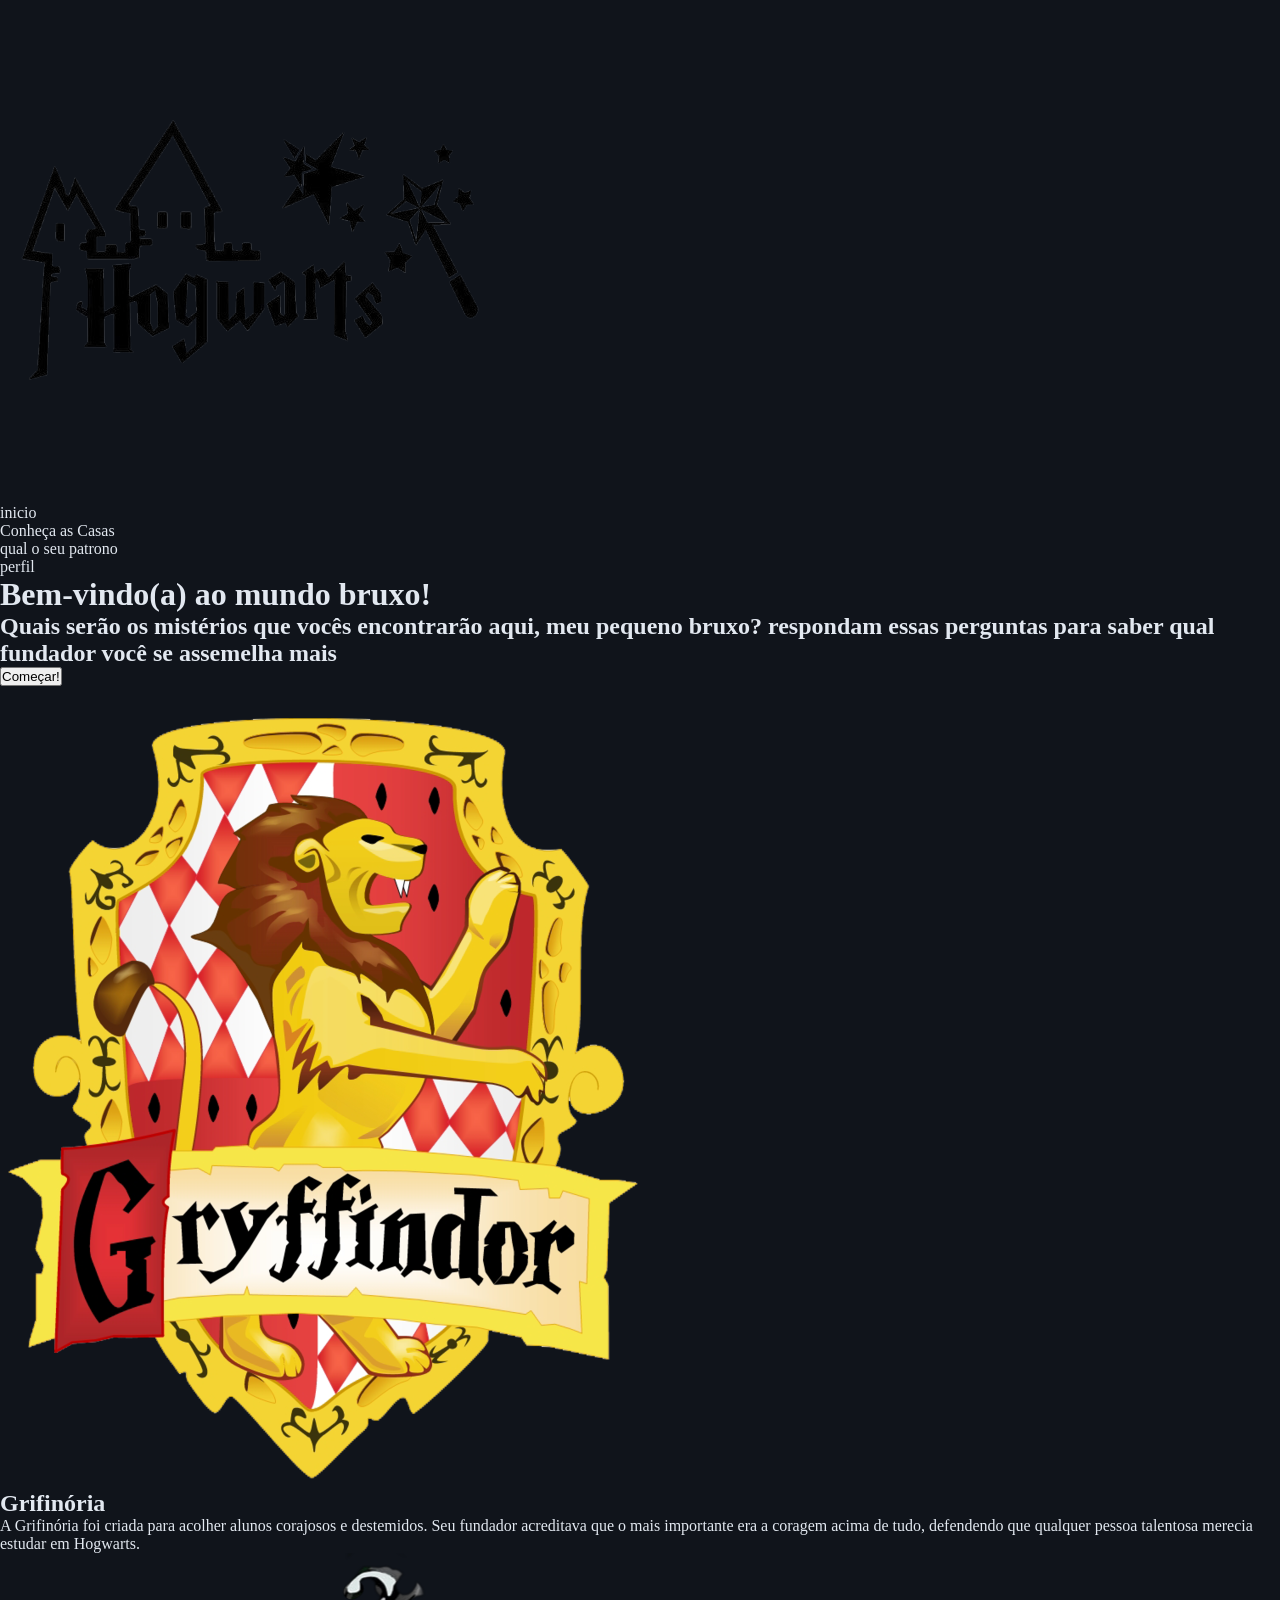
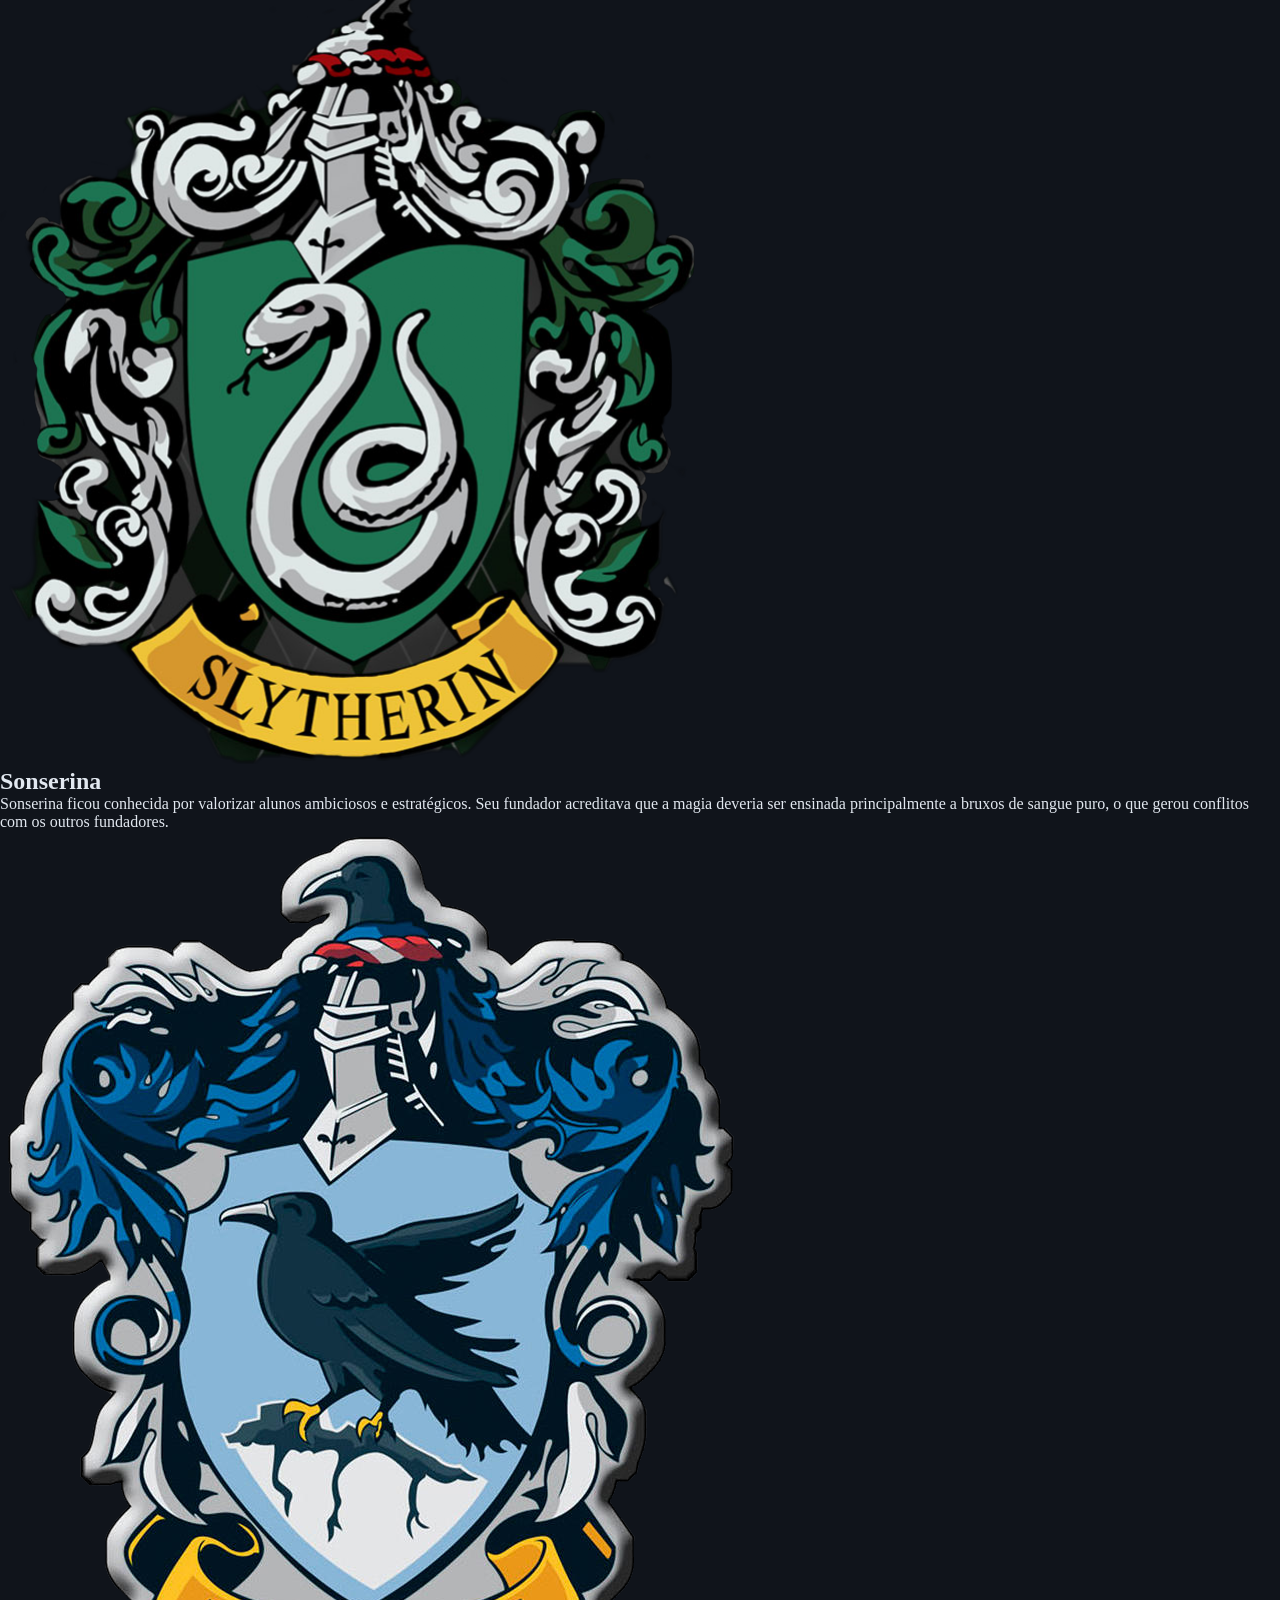
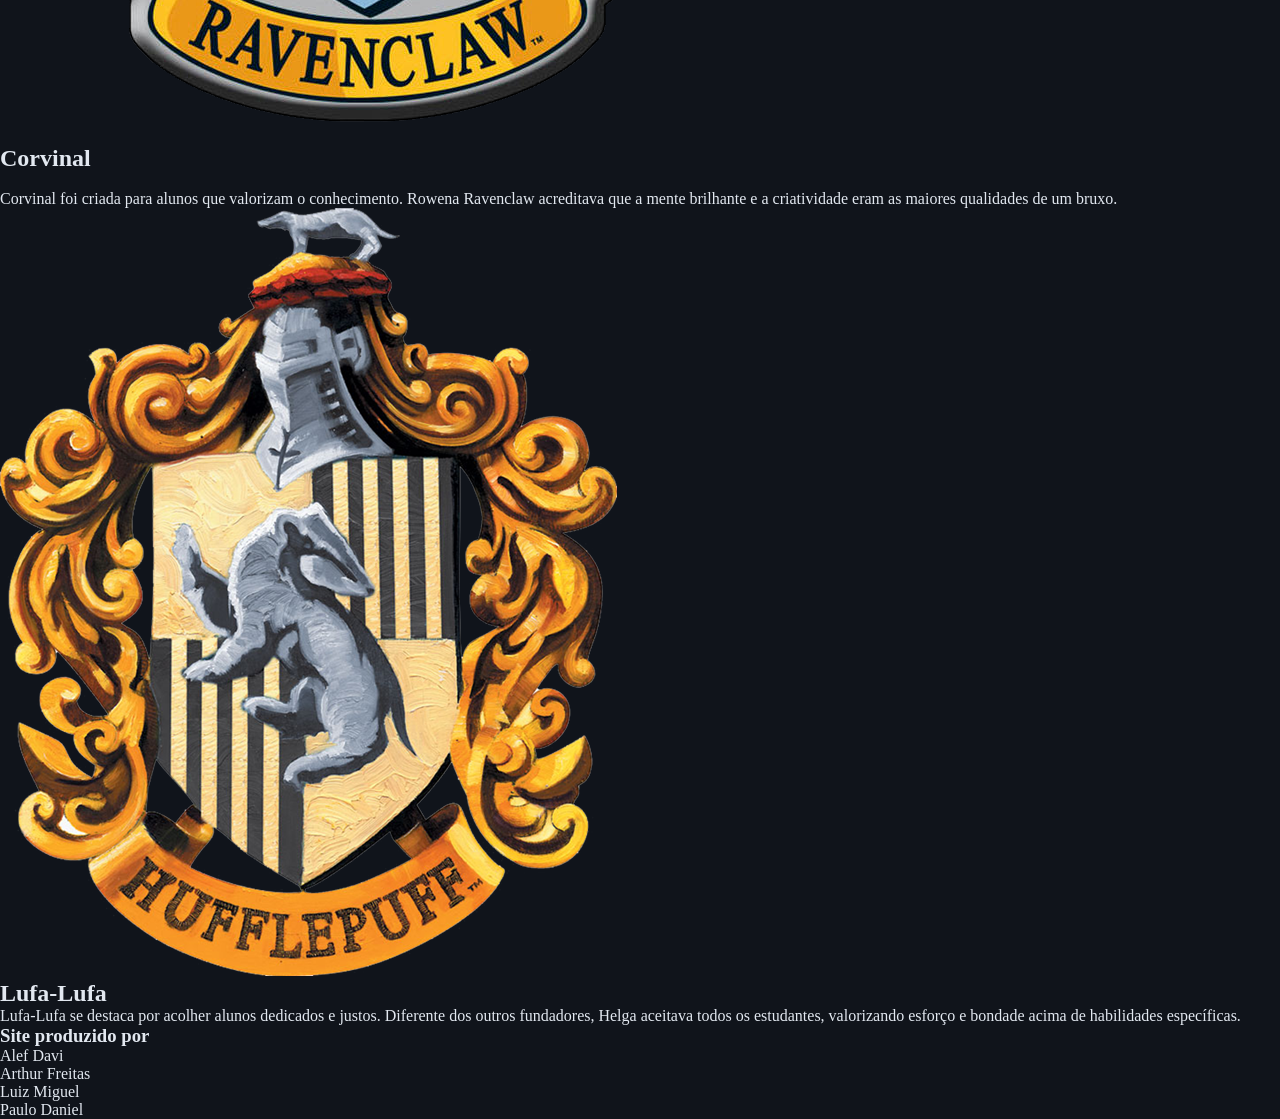
==== index.html @ b5790f81 "Tirei a pasta "personalidades"" ====
<!DOCTYPE html>
<html lang="pt-br">
<head>
    <meta charset="UTF-8">
    <meta name="viewport" content="width=device-width, initial-scale=1.0">
    <title>QUAL FUNDADOR VOCÊ É?</title>
    <link rel="stylesheet" href="styles.css">
</head>
<body>

    <header>
        <img src="img/logo.png" alt="logo-site">

        <nav>
            <ul>
                <li>inicio</li>
                <li>Conheça as Casas</li>
                <li>qual o seu patrono</li>
                <li>perfil</li>
            </ul>
        </nav>
    </header>
    
    <main>
        <h1>Bem-vindo(a) ao mundo bruxo!</h1>

        <h2>Quais serão os mistérios que vocês encontrarão aqui, meu pequeno bruxo? respondam essas perguntas para saber qual fundador você se assemelha mais</h2>

        <button id="comecar" type="button">Começar!</button>

    </main>
    
    <div id="container-casas">

        <div class="casas">
            <img src="img/Grifinoria.png" alt="imagem-casa-grifinoria">
            <h2>Grifinória</h2>
            <p>A Grifinória foi criada para acolher alunos corajosos e destemidos. Seu fundador acreditava que o mais importante era a coragem acima de tudo, defendendo que qualquer pessoa talentosa merecia estudar em Hogwarts.</p>
        </div>

        <div class="casas">
            <img src="img/Sonserina.png" alt="imagem-casa-sonserina">
            <h2>Sonserina</h2>
            
            <p>Sonserina ficou conhecida por valorizar alunos ambiciosos e estratégicos. Seu fundador acreditava que a magia deveria ser ensinada principalmente a bruxos de sangue puro, o que gerou conflitos com os outros fundadores.</p>
        </div>

        <div class="casas">
            <img src="img/Corvinal.png" alt="imagem-casa-corvinal">
            <h2>Corvinal</h2>
            <img src="" alt="">
            <p>Corvinal foi criada para alunos que valorizam o conhecimento. Rowena Ravenclaw acreditava que a mente brilhante e a criatividade eram as maiores qualidades de um bruxo.</p>
        
            
        </div>
              
        <div class="casas">
            <img src="img/Lufa-lufa.png" alt="imagem-casa-lufalufa">
            <h2>Lufa-Lufa</h2>
            <p>Lufa-Lufa se destaca por acolher alunos dedicados e justos. Diferente dos outros fundadores, Helga aceitava todos os estudantes, valorizando esforço e bondade acima de habilidades específicas.</p>
            
        </div>

        <!--<p>As quatro casas surgiram quando os fundadores de Hogwarts decidiram dividir os alunos conforme suas qualidades. Com o tempo, o Chapéu Seletor passou a fazer essa escolha, baseando-se nos valores de cada fundador. Apesar das diferenças — especialmente o conflito entre Gryffindor e Slytherin —, juntas, as casas formam o equilíbrio que mantém Hogwarts como a maior escola de magia do mundo.</p>-->
    </div>

    <footer>
        <h3>Site produzido por</h3>
        <ul>
            <li>Alef Davi</li>
            <li>Arthur Freitas</li>
            <li>Luiz Miguel</li>
            <li>Paulo Daniel</li>
        </ul>
    </footer>
    

</body>
</html>
---- styles.css ----
*{
    padding: 0;
    margin: 0;
    box-sizing: border-box;
    color: var();
}

:root {
    --background: #10141b;
    --claro: #e2e8f0;
    --primaria: #4f46e5;
}

body{
    color: var(--claro);
    background-color: var(--background);
}
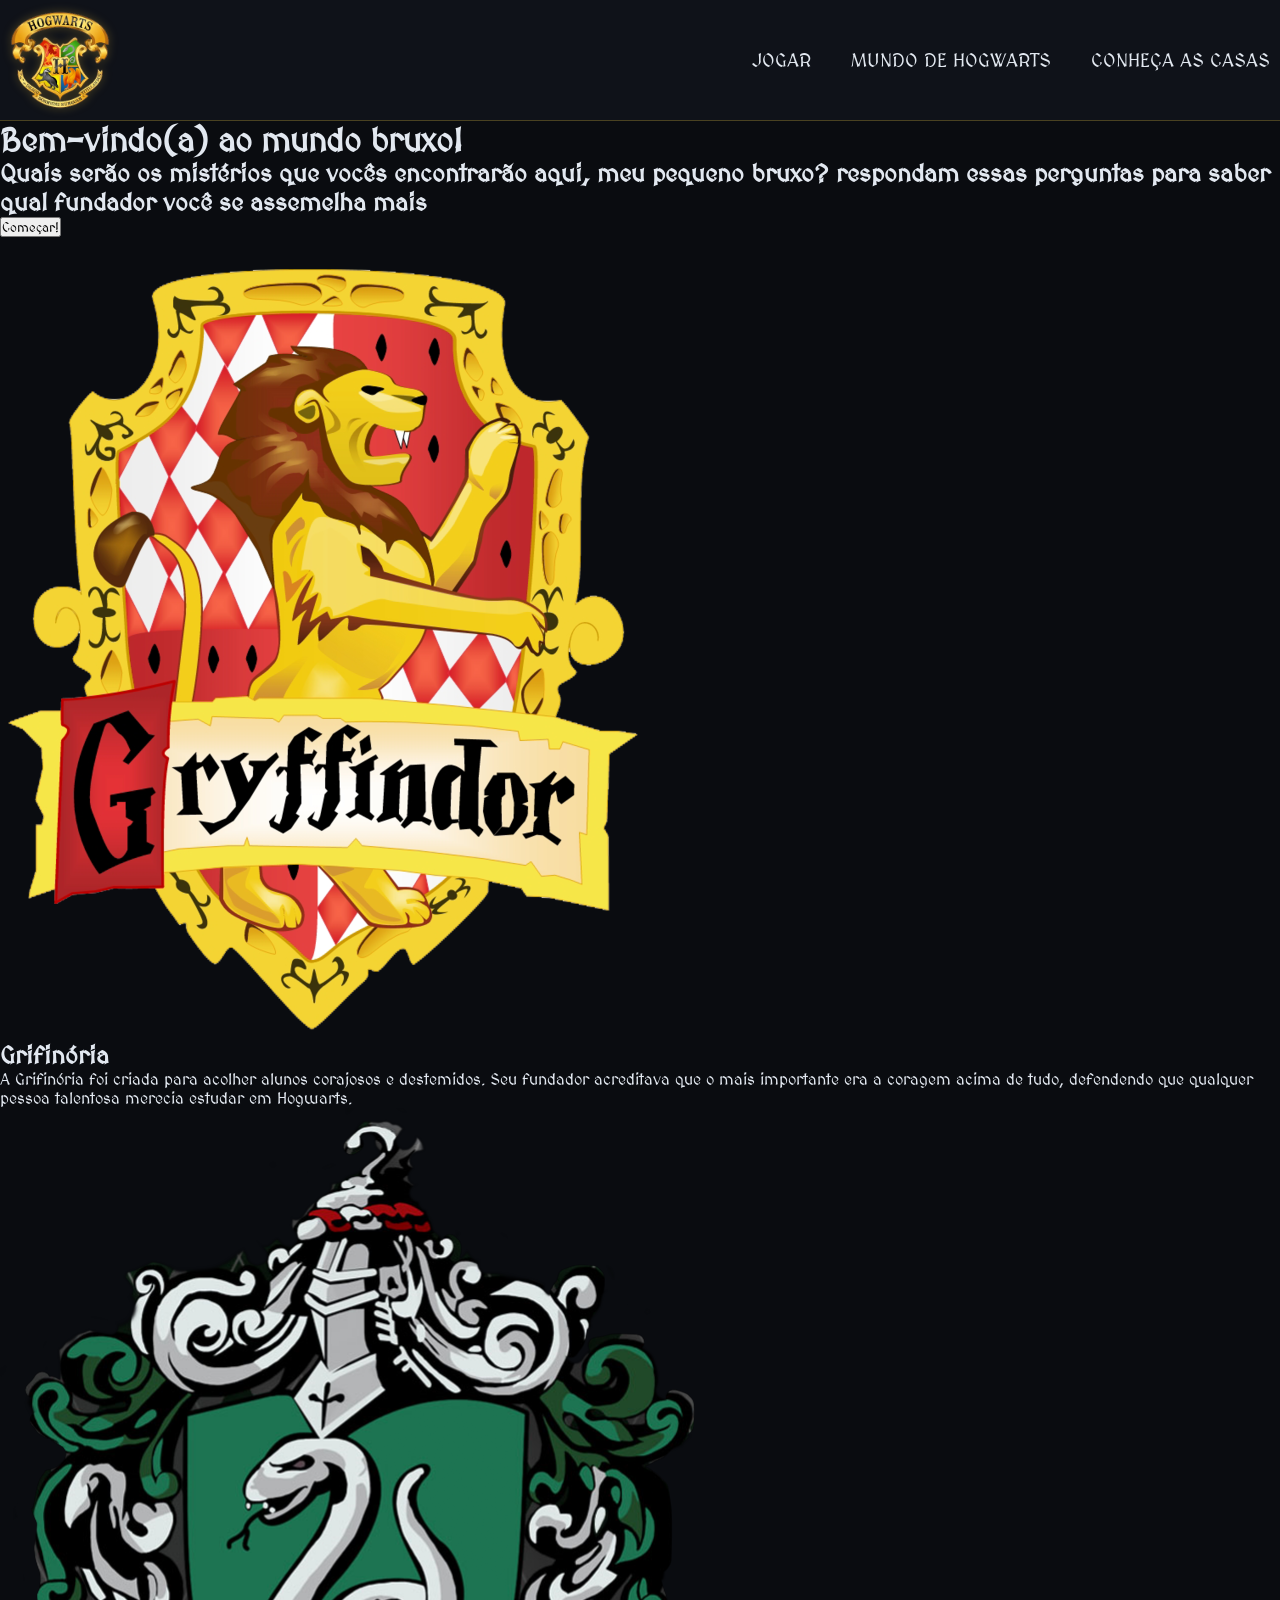
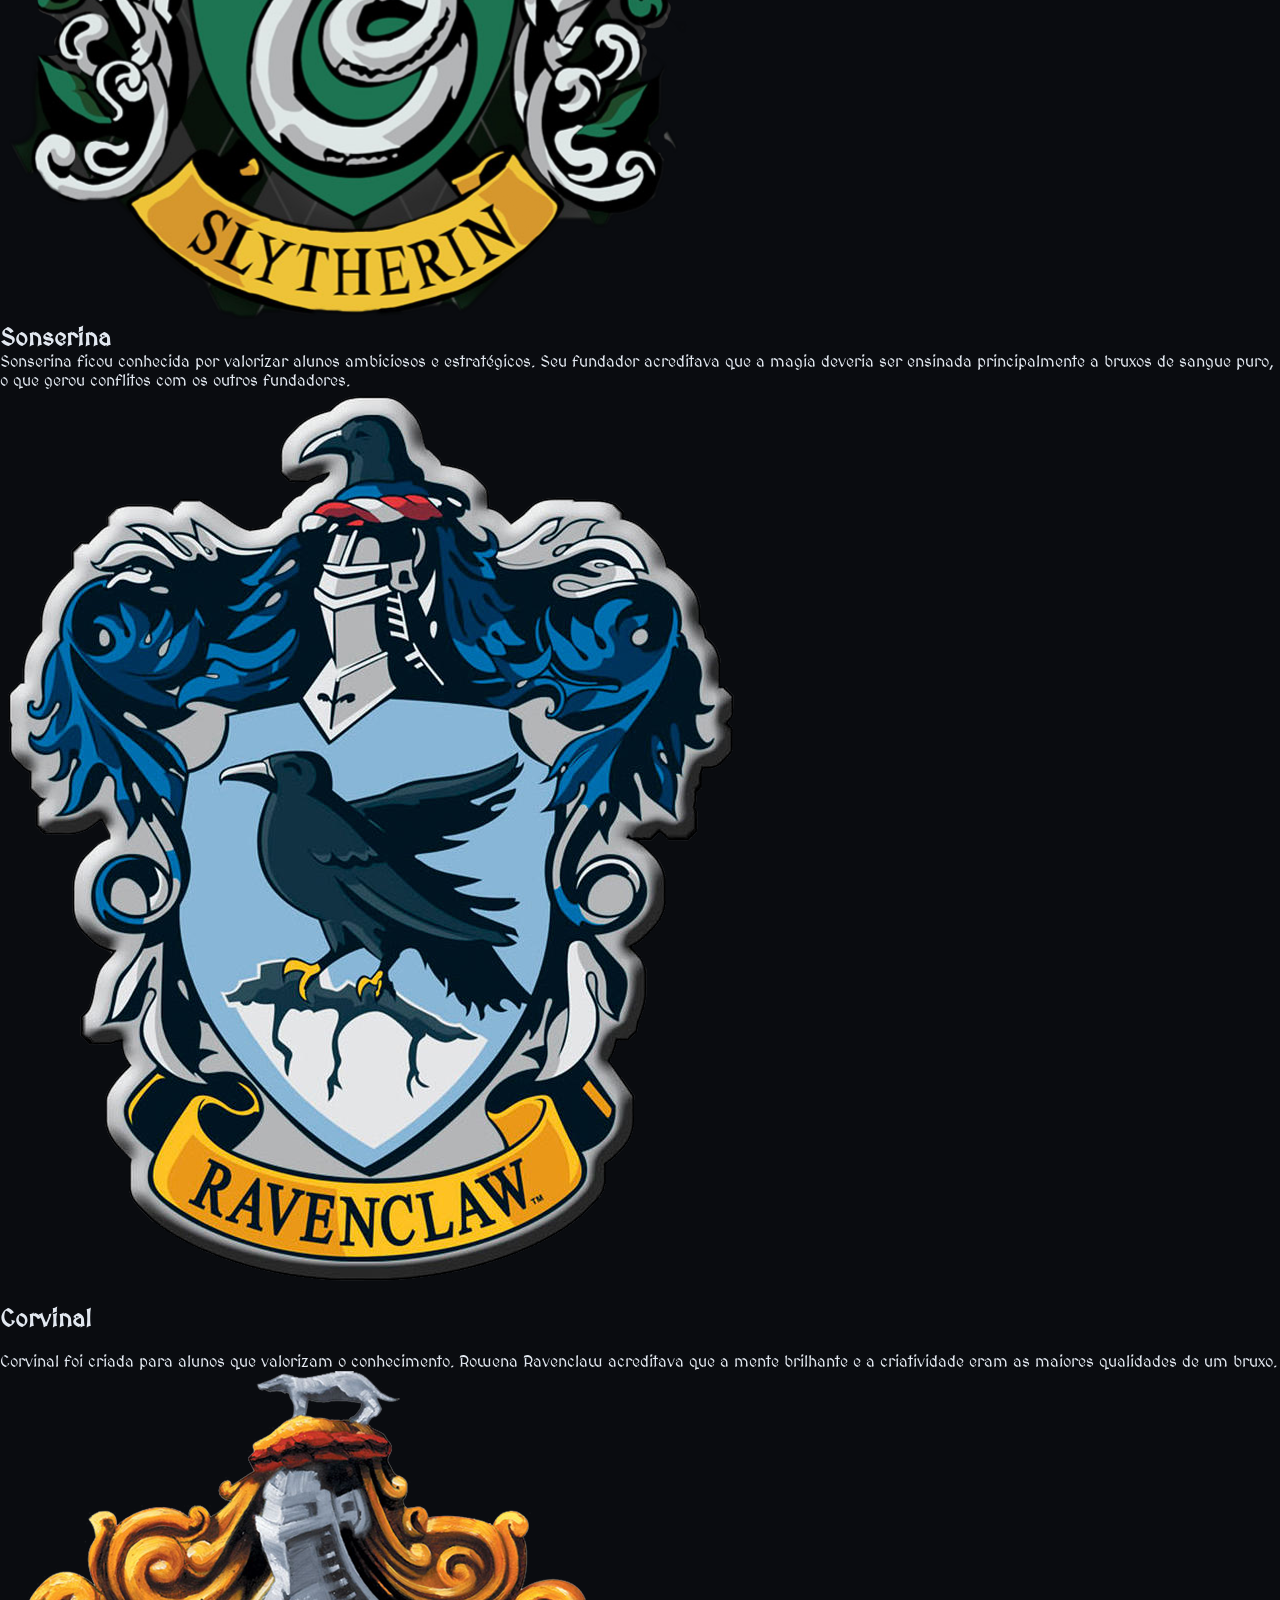
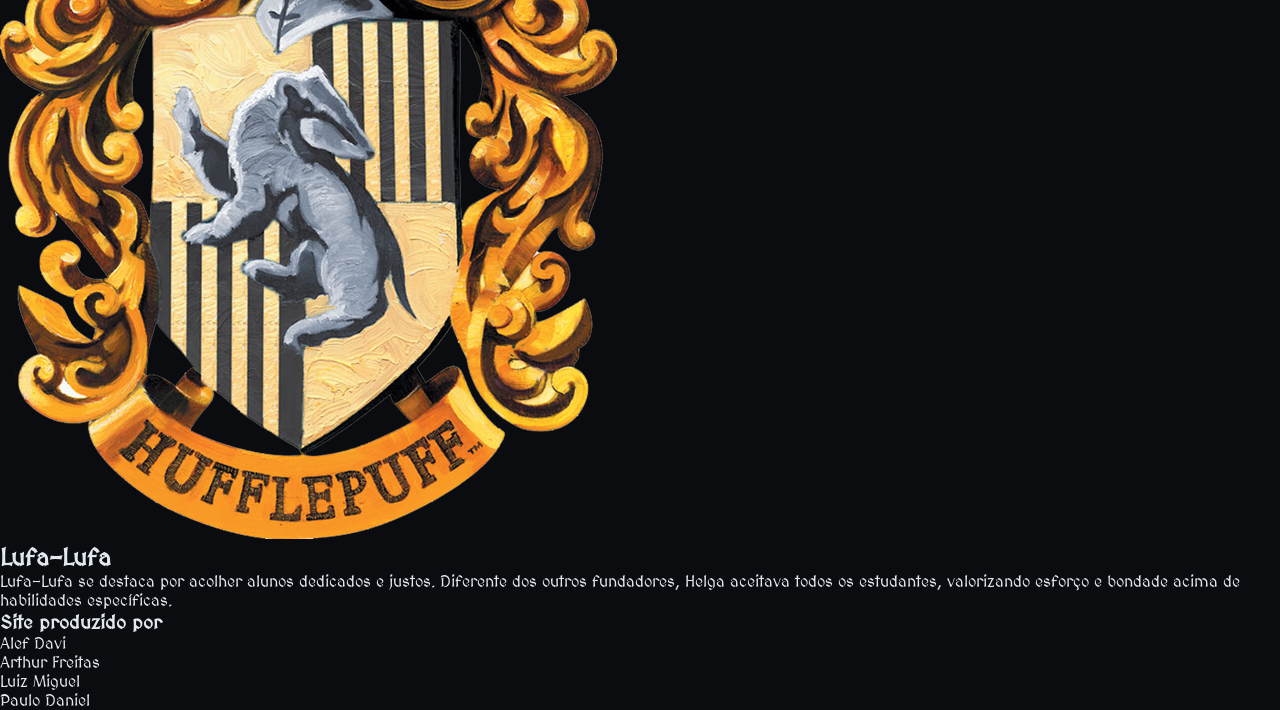
==== commit e0b712d0: "Finalizei o Header e estruturei o as sections do código" ====
--- a/index.html
+++ b/index.html
@@ -3,25 +3,27 @@
 <head>
     <meta charset="UTF-8">
     <meta name="viewport" content="width=device-width, initial-scale=1.0">
-    <title>QUAL FUNDADOR VOCÊ É?</title>
+    <title>HogwartsQuiz</title>
+    <link rel="preconnect" href="https://fonts.googleapis.com">
+    <link rel="preconnect" href="https://fonts.gstatic.com" crossorigin>
+    <link href="https://fonts.googleapis.com/css2?family=MedievalSharp&display=swap" rel="stylesheet">
     <link rel="stylesheet" href="styles.css">
 </head>
 <body>
 
     <header>
-        <img src="img/logo.png" alt="logo-site">
+        <img src="img/logoHogwarts.png" id="logoSite" alt="logo-site">
 
-        <nav>
+        <nav class="navegacao">
             <ul>
-                <li>inicio</li>
-                <li>Conheça as Casas</li>
-                <li>qual o seu patrono</li>
-                <li>perfil</li>
+                <li><a href="#">Jogar</a></li>
+                <li><a href="#">Mundo de Hogwarts</a></li>
+                <li><a href="#">Conheça as Casas</a></li>
             </ul>
         </nav>
     </header>
     
-    <main>
+    <main id="game-section">
         <h1>Bem-vindo(a) ao mundo bruxo!</h1>
 
         <h2>Quais serão os mistérios que vocês encontrarão aqui, meu pequeno bruxo? respondam essas perguntas para saber qual fundador você se assemelha mais</h2>
@@ -29,41 +31,46 @@
         <button id="comecar" type="button">Começar!</button>
 
     </main>
-    
-    <div id="container-casas">
 
-        <div class="casas">
-            <img src="img/Grifinoria.png" alt="imagem-casa-grifinoria">
-            <h2>Grifinória</h2>
-            <p>A Grifinória foi criada para acolher alunos corajosos e destemidos. Seu fundador acreditava que o mais importante era a coragem acima de tudo, defendendo que qualquer pessoa talentosa merecia estudar em Hogwarts.</p>
-        </div>
+    <section id="Hogwarts-section">
 
-        <div class="casas">
-            <img src="img/Sonserina.png" alt="imagem-casa-sonserina">
-            <h2>Sonserina</h2>
+    </section>
+
+    <section id="Houses-section">
+
+        <div id="container-casas">
+
+            <div class="casas">
+                <img src="img/Grifinoria.png" alt="imagem-casa-grifinoria">
+                <h2>Grifinória</h2>
+                <p>A Grifinória foi criada para acolher alunos corajosos e destemidos. Seu fundador acreditava que o mais importante era a coragem acima de tudo, defendendo que qualquer pessoa talentosa merecia estudar em Hogwarts.</p>
+            </div>
+
+            <div class="casas">
+                <img src="img/Sonserina.png" alt="imagem-casa-sonserina">
+                <h2>Sonserina</h2>
             
-            <p>Sonserina ficou conhecida por valorizar alunos ambiciosos e estratégicos. Seu fundador acreditava que a magia deveria ser ensinada principalmente a bruxos de sangue puro, o que gerou conflitos com os outros fundadores.</p>
-        </div>
+                <p>Sonserina ficou conhecida por valorizar alunos ambiciosos e estratégicos. Seu fundador acreditava que a magia deveria ser ensinada principalmente a bruxos de sangue puro, o que gerou conflitos com os outros fundadores.</p>
+            </div>
 
-        <div class="casas">
-            <img src="img/Corvinal.png" alt="imagem-casa-corvinal">
-            <h2>Corvinal</h2>
-            <img src="" alt="">
-            <p>Corvinal foi criada para alunos que valorizam o conhecimento. Rowena Ravenclaw acreditava que a mente brilhante e a criatividade eram as maiores qualidades de um bruxo.</p>
-        
-            
-        </div>
+            <div class="casas">
+                <img src="img/Corvinal.png" alt="imagem-casa-corvinal">
+                <h2>Corvinal</h2>
+                <img src="" alt="">
+                <p>Corvinal foi criada para alunos que valorizam o conhecimento. Rowena Ravenclaw acreditava que a mente brilhante e a criatividade eram as maiores qualidades de um bruxo.</p>
+            </div>
               
-        <div class="casas">
-            <img src="img/Lufa-lufa.png" alt="imagem-casa-lufalufa">
-            <h2>Lufa-Lufa</h2>
-            <p>Lufa-Lufa se destaca por acolher alunos dedicados e justos. Diferente dos outros fundadores, Helga aceitava todos os estudantes, valorizando esforço e bondade acima de habilidades específicas.</p>
-            
-        </div>
+            <div class="casas">
+                <img src="img/Lufa-lufa.png" alt="imagem-casa-lufalufa">
+                <h2>Lufa-Lufa</h2>
+                <p>Lufa-Lufa se destaca por acolher alunos dedicados e justos. Diferente dos outros fundadores, Helga aceitava todos os estudantes, valorizando esforço e bondade acima de habilidades específicas.</p>
+            </div>
 
         <!--<p>As quatro casas surgiram quando os fundadores de Hogwarts decidiram dividir os alunos conforme suas qualidades. Com o tempo, o Chapéu Seletor passou a fazer essa escolha, baseando-se nos valores de cada fundador. Apesar das diferenças — especialmente o conflito entre Gryffindor e Slytherin —, juntas, as casas formam o equilíbrio que mantém Hogwarts como a maior escola de magia do mundo.</p>-->
-    </div>
-
+        </div>
+        
+    </section>
+    
     <footer>
         <h3>Site produzido por</h3>
         <ul>
--- a/styles.css
+++ b/styles.css
@@ -1,20 +1,80 @@
-*{
+* {
     padding: 0;
     margin: 0;
     box-sizing: border-box;
-    color: var();
+    font-family: "MedievalSharp", sans-serif;
 }
 
 :root {
-    --background: #10141b;
+    --background: #0a0c10;
     --claro: #e2e8f0;
     --primaria: #4f46e5;
+    --gold: #d4af37;
+    --gold-low: rgba(212, 175, 55, 0.3);
 }
 
-body{
+html {
+    scroll-behavior: smooth;
+}
+
+body {
     color: var(--claro);
     background-color: var(--background);
 }
 
+header {
+    position: sticky;
+    top: 0;
+    z-index: 100;
+    display: flex;
+    justify-content: space-between;
+    align-items: center;
+    width: 100%;
+    padding: 10px 10px;
+    background-color: rgba(16, 20, 27, 0.95);
+    backdrop-filter: blur(10px);
+    border-bottom: 1px solid var(--gold-low);
+}
 
+#logoSite {
+    width: 100px;
+    height: auto;
+    filter: drop-shadow(0 0 5px var(--gold-low));
+}
 
+.navegacao ul {
+    display: flex;
+    gap: 2.5rem;
+    list-style: none;
+}
+
+.navegacao ul a {
+    color: var(--claro);
+    font-size: 1.2rem;
+    font-weight: 400;
+    text-decoration: none;
+    text-transform: uppercase;
+    position: relative;
+    transition: all 0.3s ease-in ;
+}
+
+.navegacao ul a::after {
+    content: "";
+    position: absolute;
+    width: 0;
+    bottom: 0;
+    left: 0;
+    height: 1px;
+    background-color: var(--gold);
+    transition: width 0.6s ease-in;
+}
+
+.navegacao ul a:hover {
+    color: var(--gold);
+    text-shadow: 0 0 8px var(--gold-low);
+}
+
+.navegacao ul a:hover::after {
+    width: 100%;
+}
+
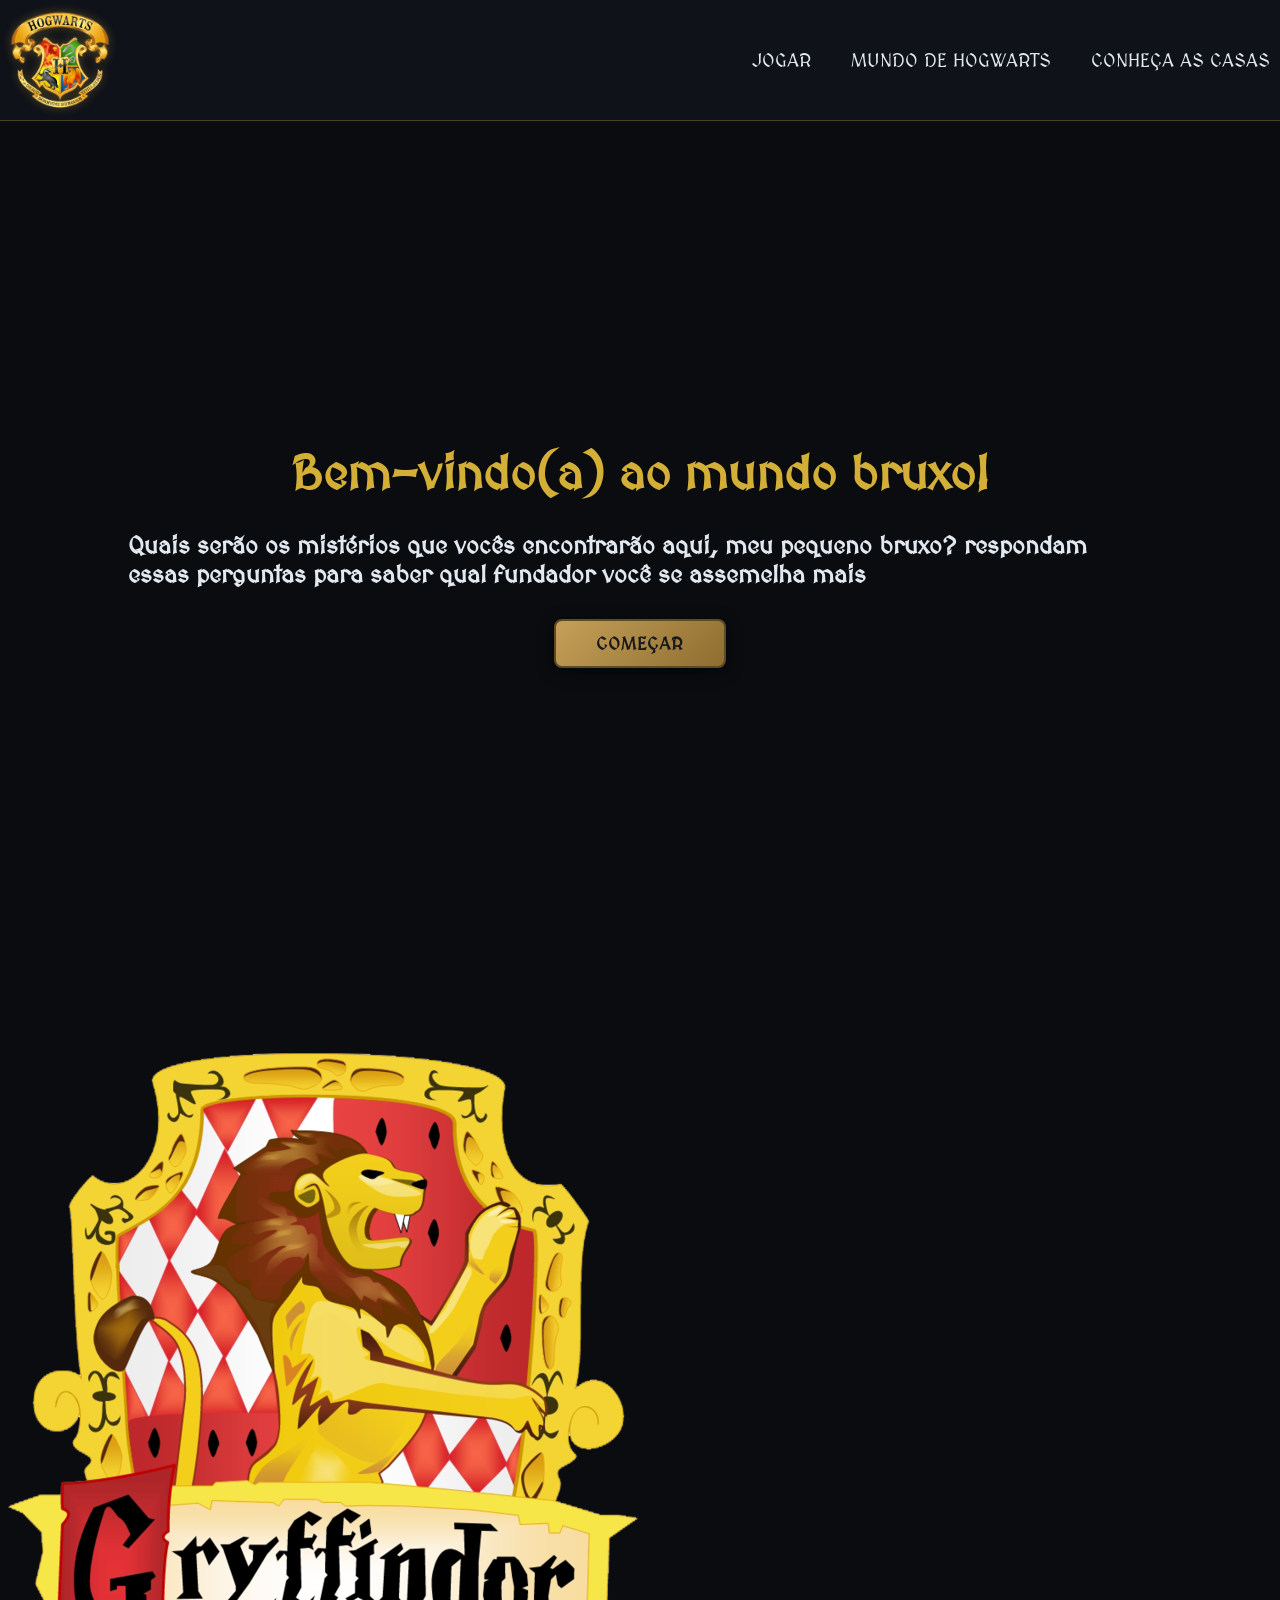
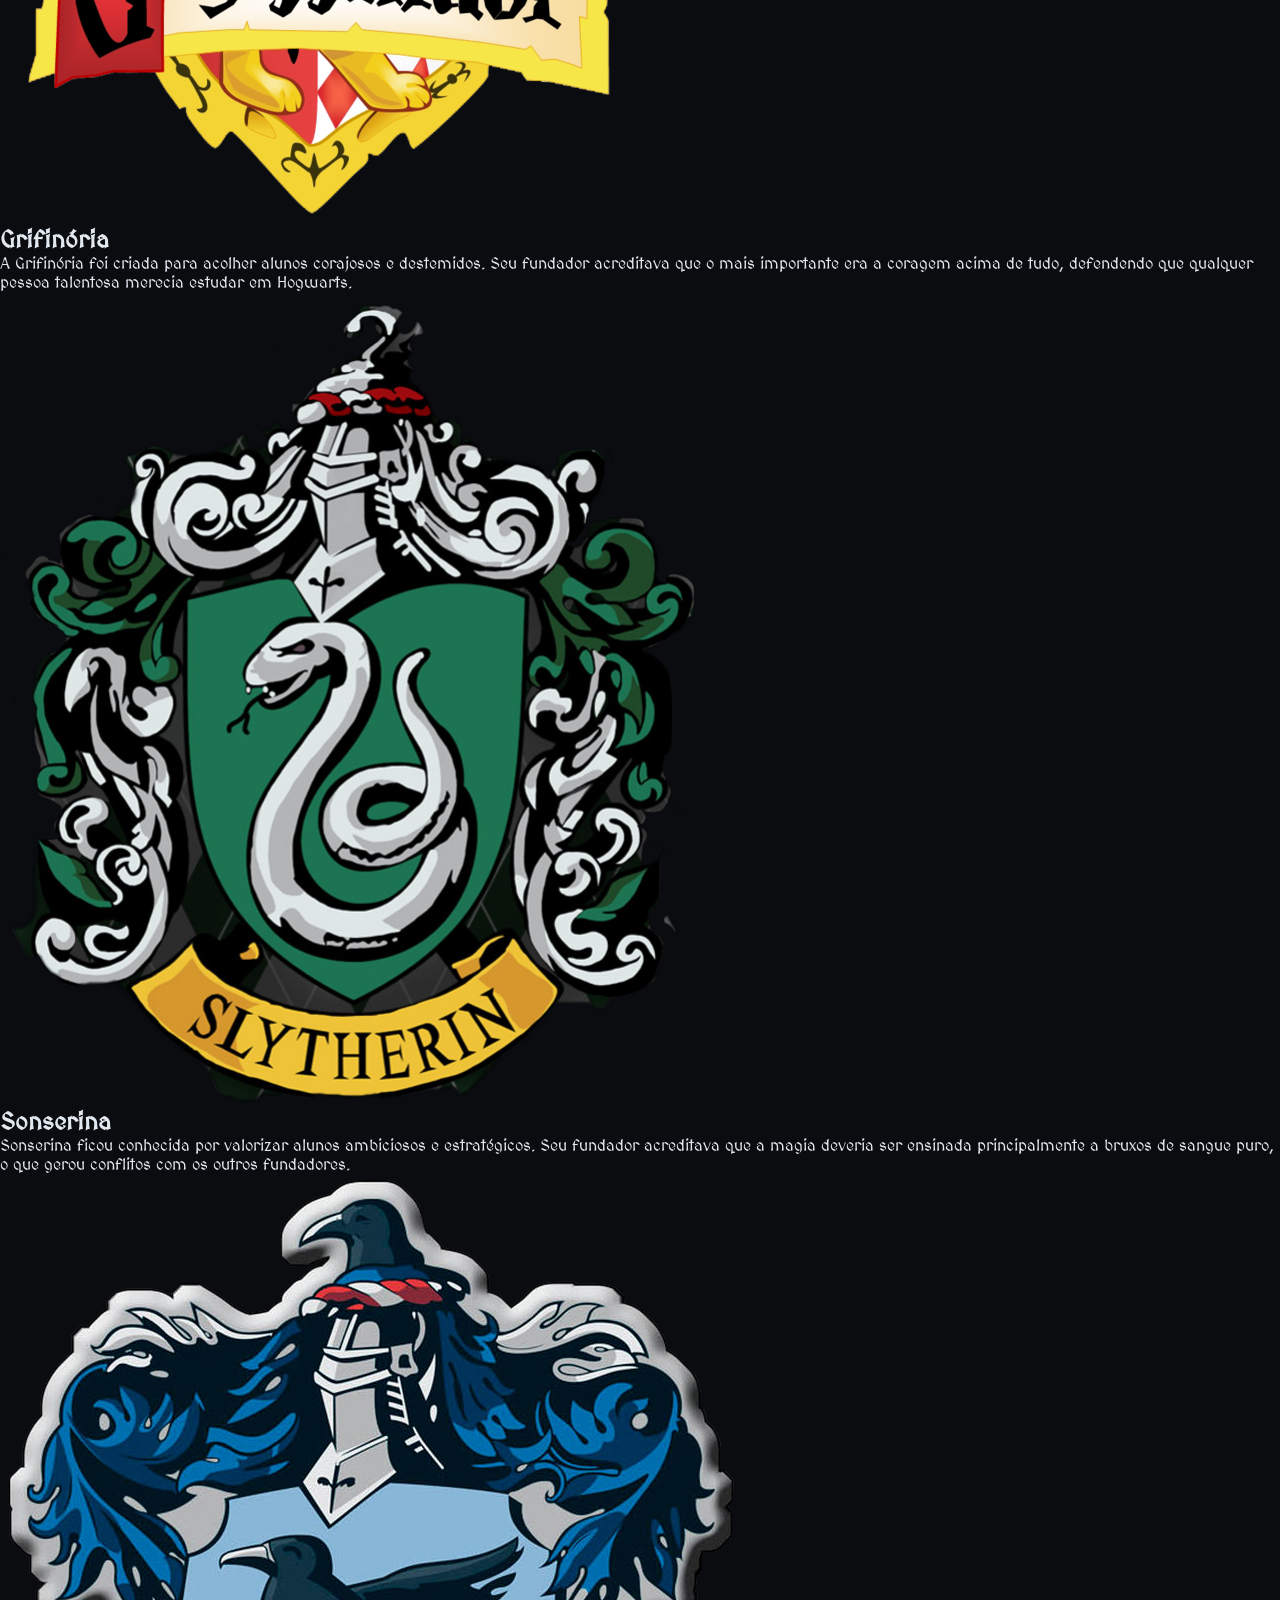
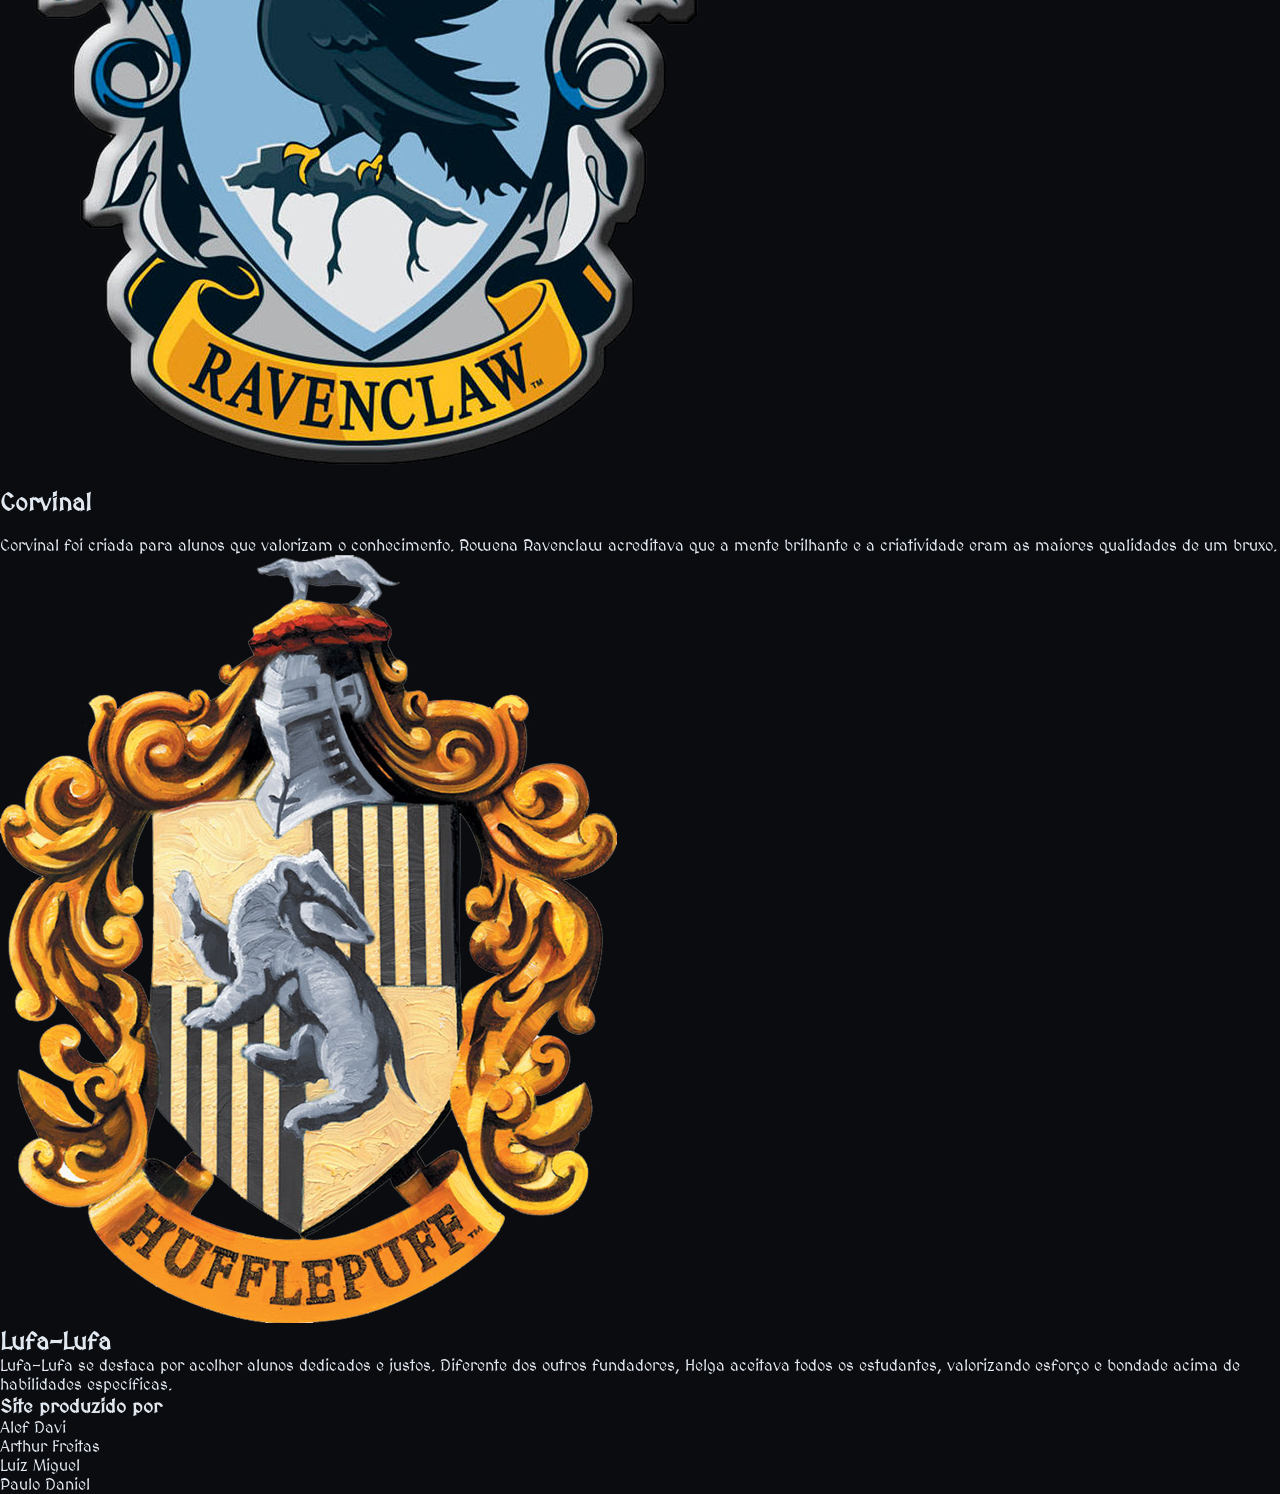
==== commit aa246c65: "Mudando home" ====
--- a/index.html
+++ b/index.html
@@ -1,14 +1,16 @@
 <!DOCTYPE html>
 <html lang="pt-br">
+
 <head>
     <meta charset="UTF-8">
     <meta name="viewport" content="width=device-width, initial-scale=1.0">
-    <title>HogwartsQuiz</title>
+    <title>Hogwarts Quiz</title>
     <link rel="preconnect" href="https://fonts.googleapis.com">
     <link rel="preconnect" href="https://fonts.gstatic.com" crossorigin>
     <link href="https://fonts.googleapis.com/css2?family=MedievalSharp&display=swap" rel="stylesheet">
-    <link rel="stylesheet" href="styles.css">
+    <link rel="stylesheet" href="styles/style.css">
 </head>
+
 <body>
 
     <header>
@@ -22,55 +24,65 @@
             </ul>
         </nav>
     </header>
-    
-    <main id="game-section">
-        <h1>Bem-vindo(a) ao mundo bruxo!</h1>
 
-        <h2>Quais serão os mistérios que vocês encontrarão aqui, meu pequeno bruxo? respondam essas perguntas para saber qual fundador você se assemelha mais</h2>
+    <main>
 
-        <button id="comecar" type="button">Começar!</button>
+        <section id="game-section">
 
+            <h1>Bem-vindo(a) ao mundo bruxo!</h1>
+            <h2>Quais serão os mistérios que vocês encontrarão aqui, meu pequeno bruxo? respondam essas perguntas para
+                saber qual fundador você se assemelha mais</h2>
+            <button id="comecar" type="button">Começar</button>
+        </section>
+
+
+        <section id="Hogwarts-section">
+
+        </section>
+
+        <section id="Houses-section">
+
+            <div id="container-casas">
+
+                <div class="casas">
+                    <img src="img/Grifinoria.png" alt="imagem-casa-grifinoria">
+                    <h2>Grifinória</h2>
+                    <p>A Grifinória foi criada para acolher alunos corajosos e destemidos. Seu fundador acreditava que o
+                        mais importante era a coragem acima de tudo, defendendo que qualquer pessoa talentosa merecia
+                        estudar em Hogwarts.</p>
+                </div>
+
+                <div class="casas">
+                    <img src="img/Sonserina.png" alt="imagem-casa-sonserina">
+                    <h2>Sonserina</h2>
+
+                    <p>Sonserina ficou conhecida por valorizar alunos ambiciosos e estratégicos. Seu fundador acreditava
+                        que a magia deveria ser ensinada principalmente a bruxos de sangue puro, o que gerou conflitos
+                        com os outros fundadores.</p>
+                </div>
+
+                <div class="casas">
+                    <img src="img/Corvinal.png" alt="imagem-casa-corvinal">
+                    <h2>Corvinal</h2>
+                    <img src="" alt="">
+                    <p>Corvinal foi criada para alunos que valorizam o conhecimento. Rowena Ravenclaw acreditava que a
+                        mente brilhante e a criatividade eram as maiores qualidades de um bruxo.</p>
+                </div>
+
+                <div class="casas">
+                    <img src="img/Lufa-lufa.png" alt="imagem-casa-lufalufa">
+                    <h2>Lufa-Lufa</h2>
+                    <p>Lufa-Lufa se destaca por acolher alunos dedicados e justos. Diferente dos outros fundadores,
+                        Helga aceitava todos os estudantes, valorizando esforço e bondade acima de habilidades
+                        específicas.</p>
+                </div>
+
+                <!--<p>As quatro casas surgiram quando os fundadores de Hogwarts decidiram dividir os alunos conforme suas qualidades. Com o tempo, o Chapéu Seletor passou a fazer essa escolha, baseando-se nos valores de cada fundador. Apesar das diferenças — especialmente o conflito entre Gryffindor e Slytherin —, juntas, as casas formam o equilíbrio que mantém Hogwarts como a maior escola de magia do mundo.</p>-->
+            </div>
+
+        </section>
     </main>
 
-    <section id="Hogwarts-section">
-
-    </section>
-
-    <section id="Houses-section">
-
-        <div id="container-casas">
-
-            <div class="casas">
-                <img src="img/Grifinoria.png" alt="imagem-casa-grifinoria">
-                <h2>Grifinória</h2>
-                <p>A Grifinória foi criada para acolher alunos corajosos e destemidos. Seu fundador acreditava que o mais importante era a coragem acima de tudo, defendendo que qualquer pessoa talentosa merecia estudar em Hogwarts.</p>
-            </div>
-
-            <div class="casas">
-                <img src="img/Sonserina.png" alt="imagem-casa-sonserina">
-                <h2>Sonserina</h2>
-            
-                <p>Sonserina ficou conhecida por valorizar alunos ambiciosos e estratégicos. Seu fundador acreditava que a magia deveria ser ensinada principalmente a bruxos de sangue puro, o que gerou conflitos com os outros fundadores.</p>
-            </div>
-
-            <div class="casas">
-                <img src="img/Corvinal.png" alt="imagem-casa-corvinal">
-                <h2>Corvinal</h2>
-                <img src="" alt="">
-                <p>Corvinal foi criada para alunos que valorizam o conhecimento. Rowena Ravenclaw acreditava que a mente brilhante e a criatividade eram as maiores qualidades de um bruxo.</p>
-            </div>
-              
-            <div class="casas">
-                <img src="img/Lufa-lufa.png" alt="imagem-casa-lufalufa">
-                <h2>Lufa-Lufa</h2>
-                <p>Lufa-Lufa se destaca por acolher alunos dedicados e justos. Diferente dos outros fundadores, Helga aceitava todos os estudantes, valorizando esforço e bondade acima de habilidades específicas.</p>
-            </div>
-
-        <!--<p>As quatro casas surgiram quando os fundadores de Hogwarts decidiram dividir os alunos conforme suas qualidades. Com o tempo, o Chapéu Seletor passou a fazer essa escolha, baseando-se nos valores de cada fundador. Apesar das diferenças — especialmente o conflito entre Gryffindor e Slytherin —, juntas, as casas formam o equilíbrio que mantém Hogwarts como a maior escola de magia do mundo.</p>-->
-        </div>
-        
-    </section>
-    
     <footer>
         <h3>Site produzido por</h3>
         <ul>
@@ -80,7 +92,8 @@
             <li>Paulo Daniel</li>
         </ul>
     </footer>
-    
+
 
 </body>
-</html>
+
+</html>
--- a/styles/style.css
+++ b/styles/style.css
@@ -0,0 +1,3 @@
+@import url(global.css);
+@import url(header.css);
+@import url(inicial.css);
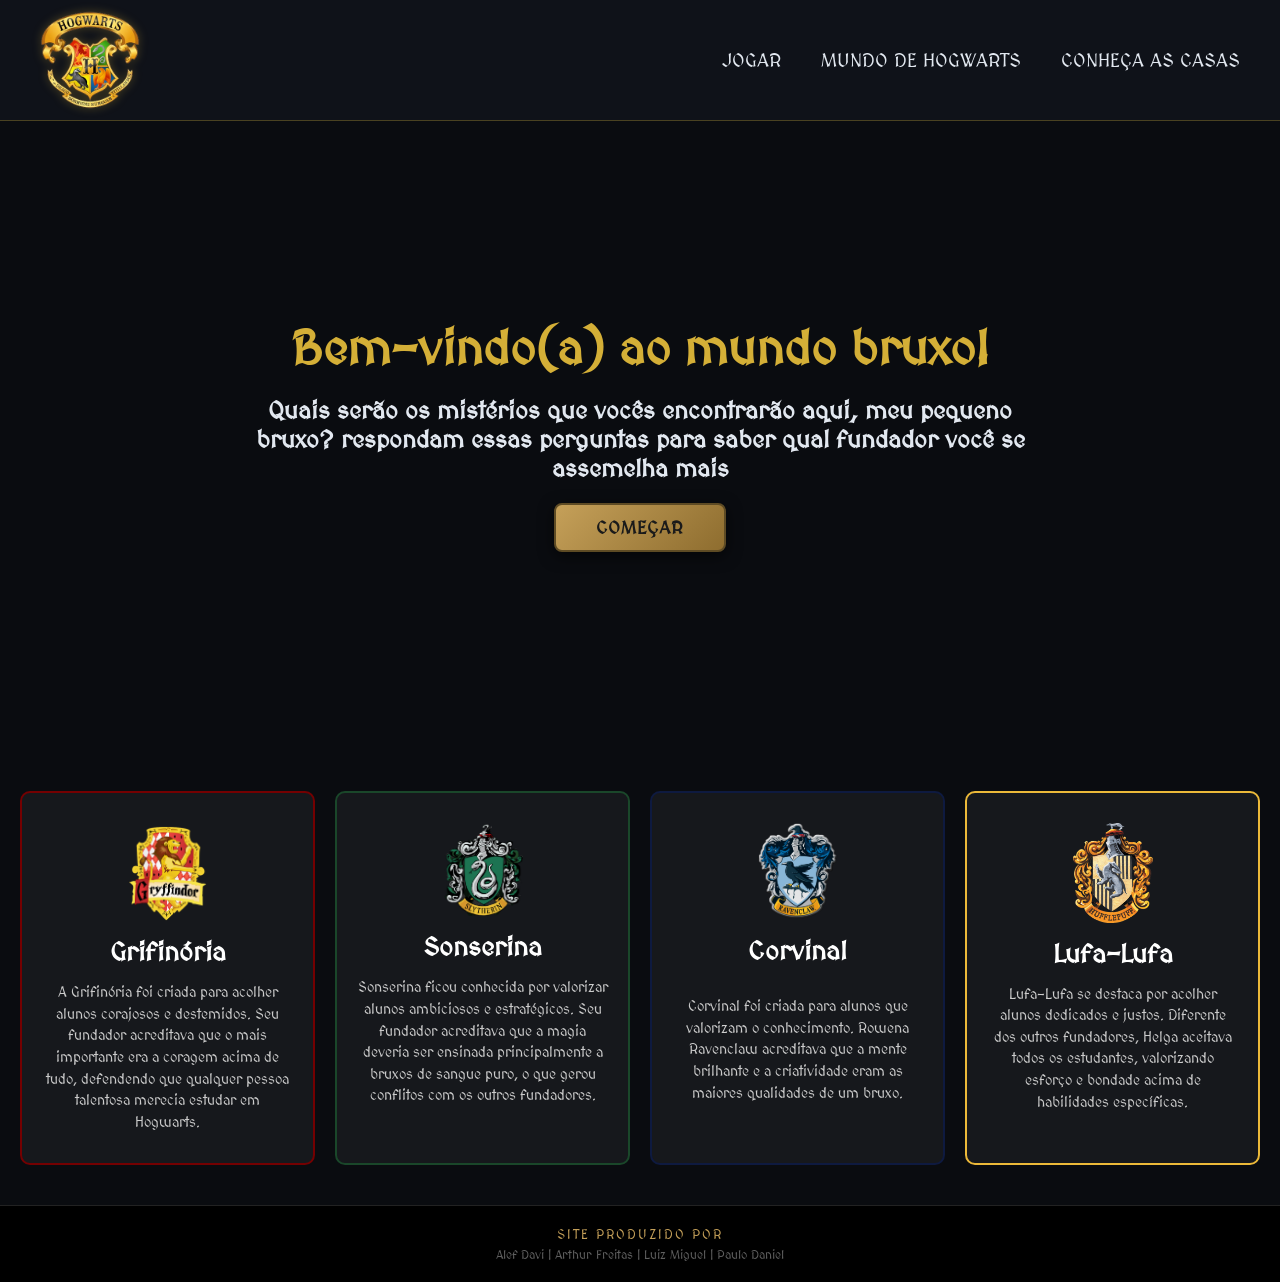
==== commit 72afb8e6: "Mudando e separando estilos" ====
--- a/index.html
+++ b/index.html
@@ -20,7 +20,7 @@
             <ul>
                 <li><a href="#">Jogar</a></li>
                 <li><a href="#">Mundo de Hogwarts</a></li>
-                <li><a href="#">Conheça as Casas</a></li>
+                <li><a href="#houses-section">Conheça as Casas</a></li>
             </ul>
         </nav>
     </header>
@@ -36,62 +36,54 @@
         </section>
 
 
-        <section id="Hogwarts-section">
+        <section id="houses-section">
+
+            <div class="house grifinoria">
+                <img src="img/Grifinoria.png" alt="imagem-casa-grifinoria">
+                <h2>Grifinória</h2>
+                <p>A Grifinória foi criada para acolher alunos corajosos e destemidos. Seu fundador acreditava que o
+                    mais importante era a coragem acima de tudo, defendendo que qualquer pessoa talentosa merecia
+                    estudar em Hogwarts.</p>
+            </div>
+
+            <div class="house sonserina ">
+                <img src="img/Sonserina.png" alt="imagem-casa-sonserina">
+                <h2>Sonserina</h2>
+
+                <p>Sonserina ficou conhecida por valorizar alunos ambiciosos e estratégicos. Seu fundador acreditava
+                    que a magia deveria ser ensinada principalmente a bruxos de sangue puro, o que gerou conflitos
+                    com os outros fundadores.</p>
+            </div>
+
+            <div class="house corvinal">
+                <img src="img/Corvinal.png" alt="imagem-casa-corvinal">
+                <h2>Corvinal</h2>
+                <img src="" alt="">
+                <p>Corvinal foi criada para alunos que valorizam o conhecimento. Rowena Ravenclaw acreditava que a
+                    mente brilhante e a criatividade eram as maiores qualidades de um bruxo.</p>
+            </div>
+
+            <div class="house lufa-lufa">
+                <img src="img/Lufa-lufa.png" alt="imagem-casa-lufalufa">
+                <h2>Lufa-Lufa</h2>
+                <p>Lufa-Lufa se destaca por acolher alunos dedicados e justos. Diferente dos outros fundadores,
+                    Helga aceitava todos os estudantes, valorizando esforço e bondade acima de habilidades
+                    específicas.</p>
+            </div>
+
+            <!--<p>As quatro house surgiram quando os fundadores de Hogwarts decidiram dividir os alunos conforme suas qualidades. Com o tempo, o Chapéu Seletor passou a fazer essa escolha, baseando-se nos valores de cada fundador. Apesar das diferenças — especialmente o conflito entre Gryffindor e Slytherin —, juntas, as casas formam o equilíbrio que mantém Hogwarts como a maior escola de magia do mundo.</p>-->
+
 
         </section>
 
-        <section id="Houses-section">
-
-            <div id="container-casas">
-
-                <div class="casas">
-                    <img src="img/Grifinoria.png" alt="imagem-casa-grifinoria">
-                    <h2>Grifinória</h2>
-                    <p>A Grifinória foi criada para acolher alunos corajosos e destemidos. Seu fundador acreditava que o
-                        mais importante era a coragem acima de tudo, defendendo que qualquer pessoa talentosa merecia
-                        estudar em Hogwarts.</p>
-                </div>
-
-                <div class="casas">
-                    <img src="img/Sonserina.png" alt="imagem-casa-sonserina">
-                    <h2>Sonserina</h2>
-
-                    <p>Sonserina ficou conhecida por valorizar alunos ambiciosos e estratégicos. Seu fundador acreditava
-                        que a magia deveria ser ensinada principalmente a bruxos de sangue puro, o que gerou conflitos
-                        com os outros fundadores.</p>
-                </div>
-
-                <div class="casas">
-                    <img src="img/Corvinal.png" alt="imagem-casa-corvinal">
-                    <h2>Corvinal</h2>
-                    <img src="" alt="">
-                    <p>Corvinal foi criada para alunos que valorizam o conhecimento. Rowena Ravenclaw acreditava que a
-                        mente brilhante e a criatividade eram as maiores qualidades de um bruxo.</p>
-                </div>
-
-                <div class="casas">
-                    <img src="img/Lufa-lufa.png" alt="imagem-casa-lufalufa">
-                    <h2>Lufa-Lufa</h2>
-                    <p>Lufa-Lufa se destaca por acolher alunos dedicados e justos. Diferente dos outros fundadores,
-                        Helga aceitava todos os estudantes, valorizando esforço e bondade acima de habilidades
-                        específicas.</p>
-                </div>
-
-                <!--<p>As quatro casas surgiram quando os fundadores de Hogwarts decidiram dividir os alunos conforme suas qualidades. Com o tempo, o Chapéu Seletor passou a fazer essa escolha, baseando-se nos valores de cada fundador. Apesar das diferenças — especialmente o conflito entre Gryffindor e Slytherin —, juntas, as casas formam o equilíbrio que mantém Hogwarts como a maior escola de magia do mundo.</p>-->
-            </div>
-
-        </section>
     </main>
 
-    <footer>
-        <h3>Site produzido por</h3>
-        <ul>
-            <li>Alef Davi</li>
-            <li>Arthur Freitas</li>
-            <li>Luiz Miguel</li>
-            <li>Paulo Daniel</li>
-        </ul>
-    </footer>
+<footer id="footer-magico">
+    <p>Site produzido por</p>
+    <div class="autores">
+        Alef Davi | Arthur Freitas | Luiz Miguel | Paulo Daniel
+    </div>
+</footer>
 
 
 </body>
--- a/styles/style.css
+++ b/styles/style.css
@@ -1,3 +1,5 @@
 @import url(global.css);
 @import url(header.css);
-@import url(inicial.css);+@import url(inicial.css);
+@import url(casas.css);
+@import url(footer.css);
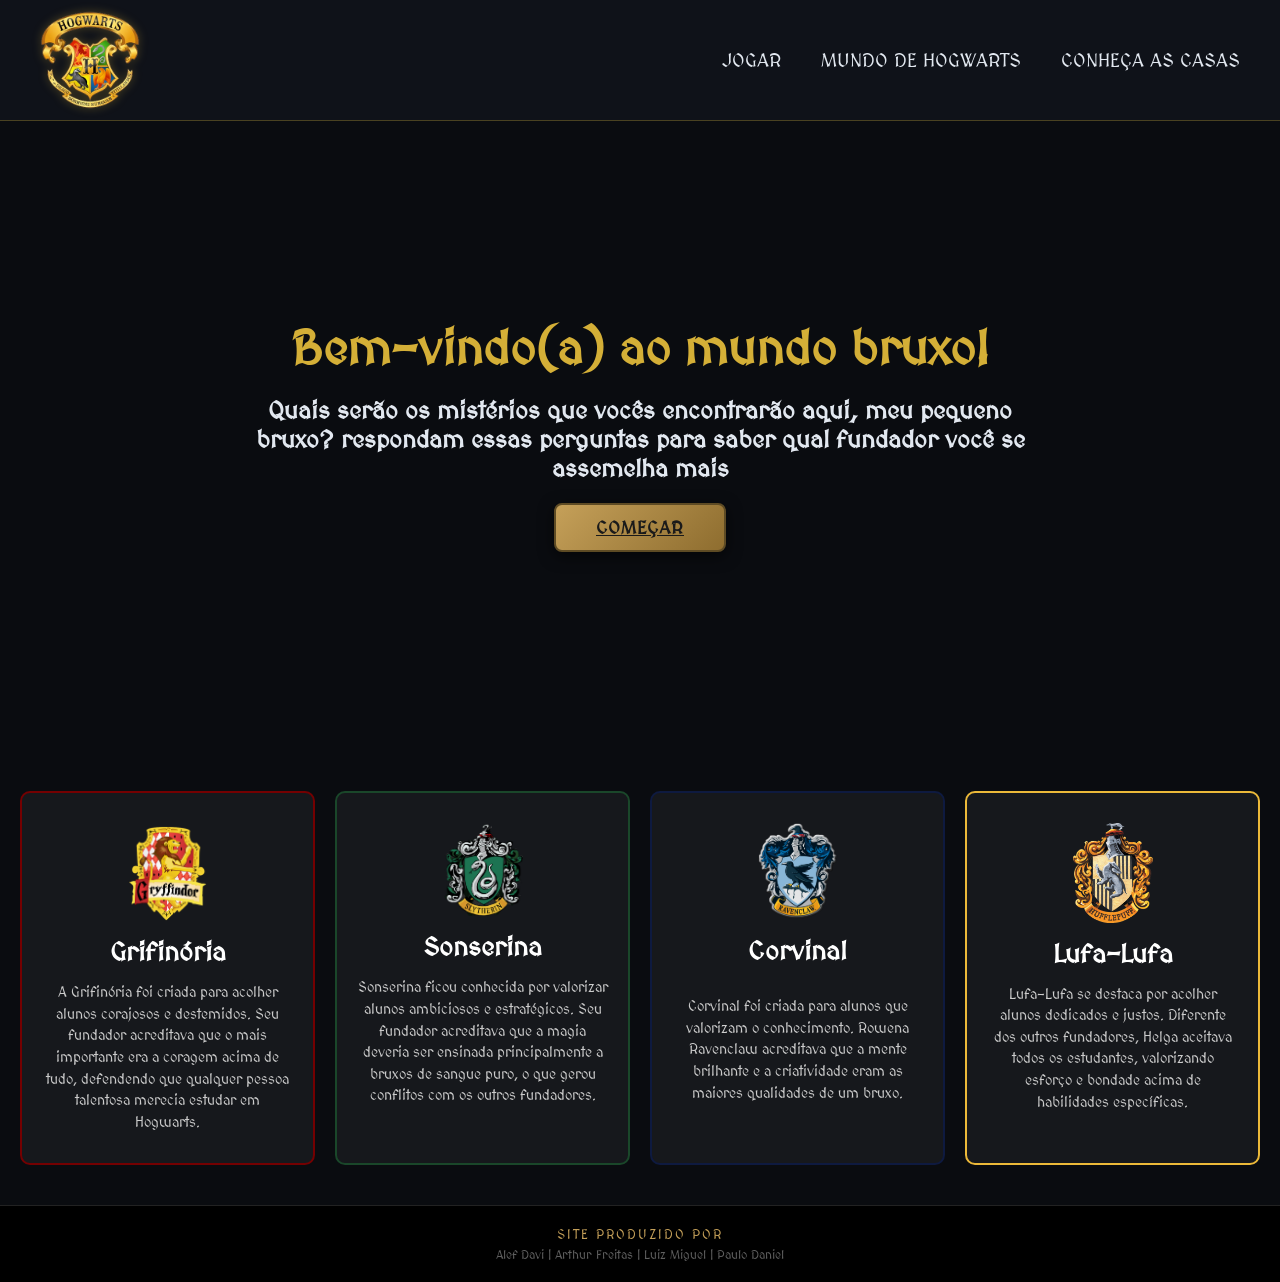
==== commit fa321ae7: "Adicionando perguntas" ====
--- a/index.html
+++ b/index.html
@@ -32,7 +32,7 @@
             <h1>Bem-vindo(a) ao mundo bruxo!</h1>
             <h2>Quais serão os mistérios que vocês encontrarão aqui, meu pequeno bruxo? respondam essas perguntas para
                 saber qual fundador você se assemelha mais</h2>
-            <button id="comecar" type="button">Começar</button>
+            <a href="pages/perguntas.html" id="comecar" type="button">Começar</a>
         </section>
 
 
--- a/styles/style.css
+++ b/styles/style.css
@@ -2,4 +2,5 @@
 @import url(header.css);
 @import url(inicial.css);
 @import url(casas.css);
-@import url(footer.css);+@import url(footer.css);
+@import url(perguntas.css);
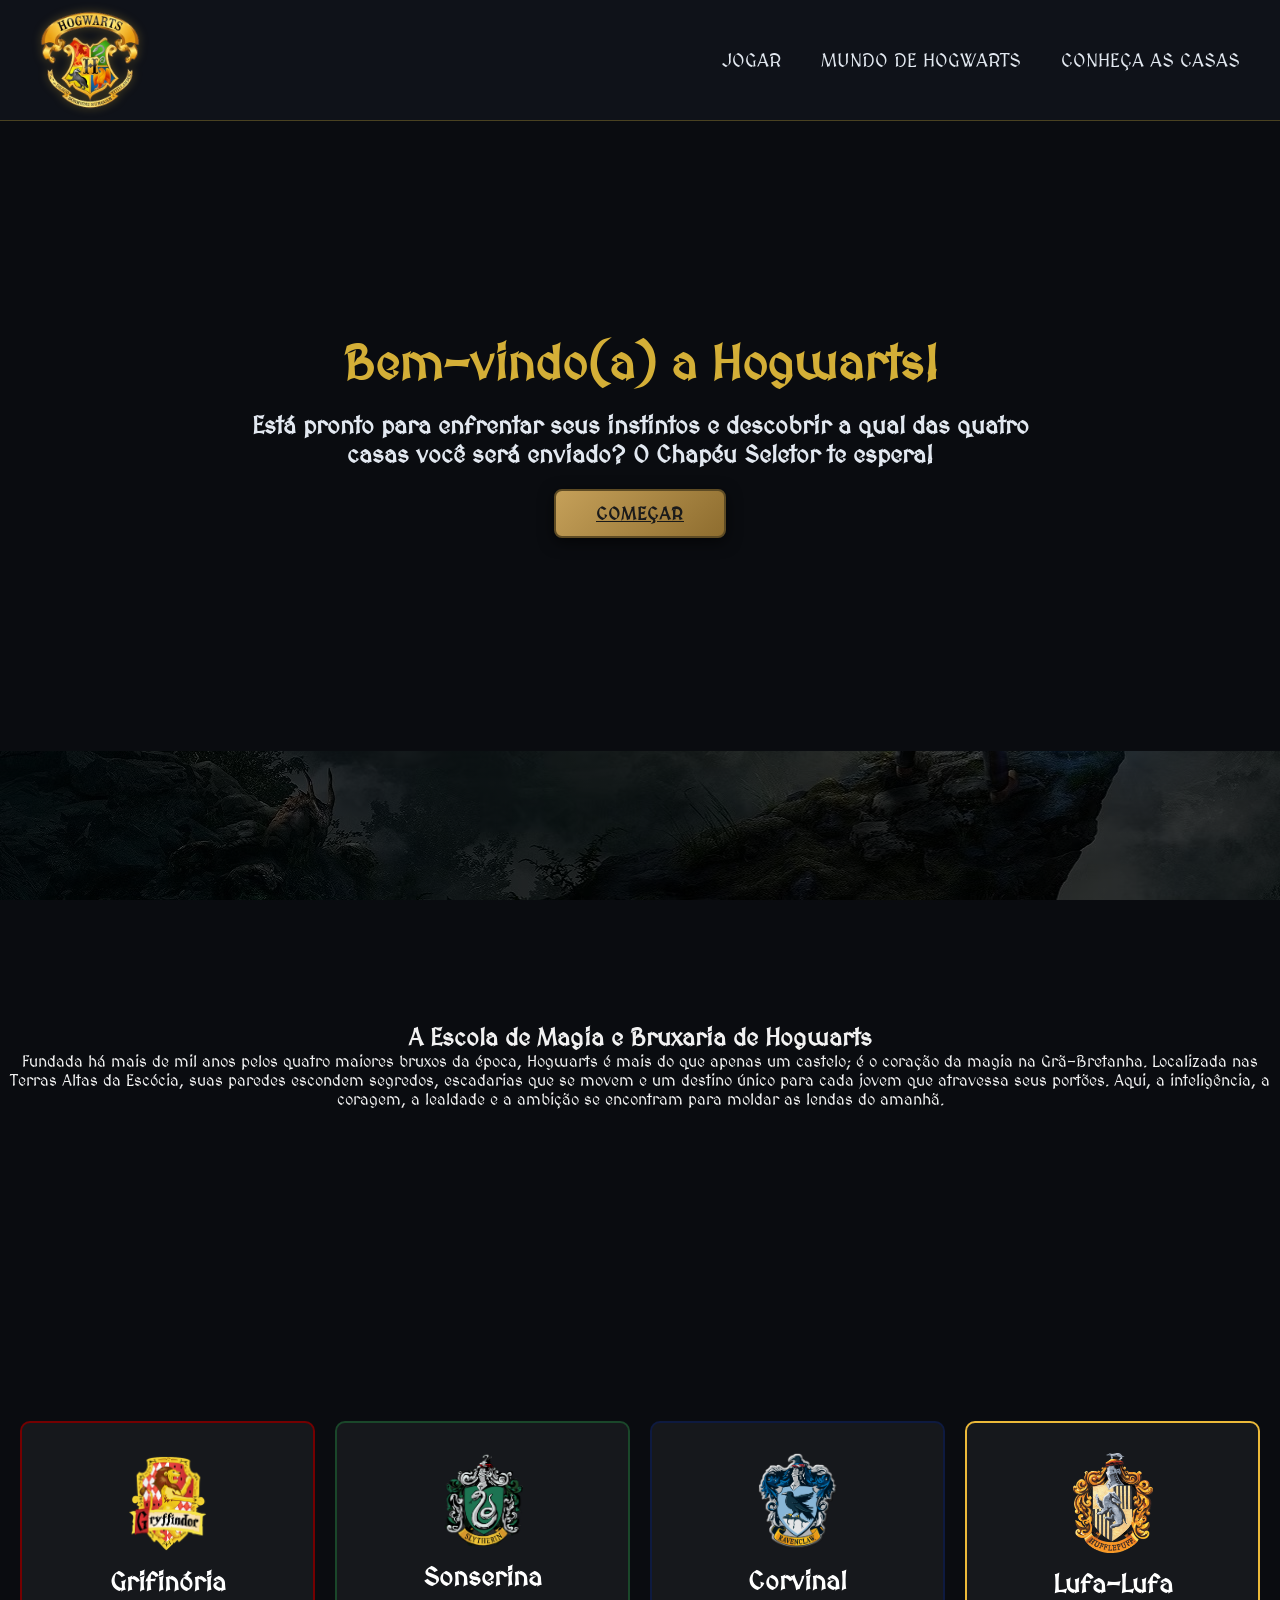
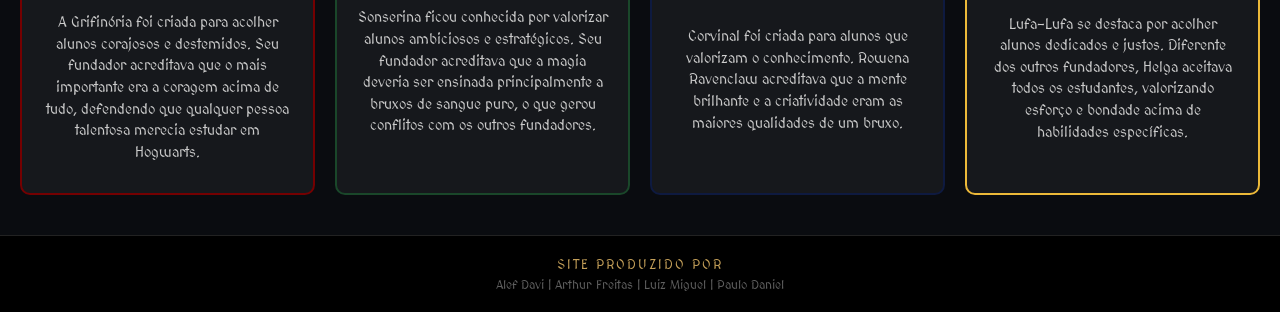
==== commit d0a11d92: "Adicionando ordem, lógica as perguntas e barra de preogresso" ====
--- a/index.html
+++ b/index.html
@@ -1,25 +1,25 @@
 <!DOCTYPE html>
 <html lang="pt-br">
-
 <head>
     <meta charset="UTF-8">
     <meta name="viewport" content="width=device-width, initial-scale=1.0">
+    <link rel="shortcut icon" href="/img/varinha-icon.png" type="image/x-icon">
     <title>Hogwarts Quiz</title>
     <link rel="preconnect" href="https://fonts.googleapis.com">
     <link rel="preconnect" href="https://fonts.gstatic.com" crossorigin>
     <link href="https://fonts.googleapis.com/css2?family=MedievalSharp&display=swap" rel="stylesheet">
-    <link rel="stylesheet" href="styles/style.css">
+    <link rel="stylesheet" href="/styles/styles-index/style.css">
 </head>
 
 <body>
 
     <header>
-        <img src="img/logoHogwarts.png" id="logoSite" alt="logo-site">
+        <img src="/img/logoHogwarts.png" id="logoSite" alt="logo-site">
 
         <nav class="navegacao">
             <ul>
-                <li><a href="#">Jogar</a></li>
-                <li><a href="#">Mundo de Hogwarts</a></li>
+                <li><a href="#game-section">Jogar</a></li>
+                <li><a href="#hogwarts-section">Mundo de Hogwarts</a></li>
                 <li><a href="#houses-section">Conheça as Casas</a></li>
             </ul>
         </nav>
@@ -29,17 +29,31 @@
 
         <section id="game-section">
 
-            <h1>Bem-vindo(a) ao mundo bruxo!</h1>
-            <h2>Quais serão os mistérios que vocês encontrarão aqui, meu pequeno bruxo? respondam essas perguntas para
-                saber qual fundador você se assemelha mais</h2>
-            <a href="pages/perguntas.html" id="comecar" type="button">Começar</a>
+            <h1>Bem-vindo(a) a Hogwarts!</h1>
+            <h2>
+                Está pronto para enfrentar seus instintos e descobrir a qual das quatro casas você será enviado?
+                O Chapéu Seletor te espera!
+            </h2>
+            <a href="../pages/perguntas.html" id="comecar" type="button">Começar</a>
         </section>
 
+        <section id="hogwarts-section">
+
+            <h2>A Escola de Magia e Bruxaria de Hogwarts</h2>
+            <p>
+                Fundada há mais de mil anos pelos quatro maiores bruxos da época, Hogwarts é 
+                mais do que apenas um castelo; é o coração da magia na Grã-Bretanha. Localizada 
+                nas Terras Altas da Escócia, suas paredes escondem segredos, escadarias que se 
+                movem e um destino único para cada jovem que atravessa seus portões. Aqui, a 
+                inteligência, a coragem, a lealdade e a ambição se encontram para moldar as lendas do amanhã.
+            </p>
+            
+        </section>
 
         <section id="houses-section">
 
             <div class="house grifinoria">
-                <img src="img/Grifinoria.png" alt="imagem-casa-grifinoria">
+                <img src="/img/Grifinoria.png" alt="imagem-casa-grifinoria">
                 <h2>Grifinória</h2>
                 <p>A Grifinória foi criada para acolher alunos corajosos e destemidos. Seu fundador acreditava que o
                     mais importante era a coragem acima de tudo, defendendo que qualquer pessoa talentosa merecia
@@ -47,7 +61,7 @@
             </div>
 
             <div class="house sonserina ">
-                <img src="img/Sonserina.png" alt="imagem-casa-sonserina">
+                <img src="/img/Sonserina.png" alt="imagem-casa-sonserina">
                 <h2>Sonserina</h2>
 
                 <p>Sonserina ficou conhecida por valorizar alunos ambiciosos e estratégicos. Seu fundador acreditava
@@ -56,7 +70,7 @@
             </div>
 
             <div class="house corvinal">
-                <img src="img/Corvinal.png" alt="imagem-casa-corvinal">
+                <img src="/img/Corvinal.png" alt="imagem-casa-corvinal">
                 <h2>Corvinal</h2>
                 <img src="" alt="">
                 <p>Corvinal foi criada para alunos que valorizam o conhecimento. Rowena Ravenclaw acreditava que a
@@ -64,7 +78,7 @@
             </div>
 
             <div class="house lufa-lufa">
-                <img src="img/Lufa-lufa.png" alt="imagem-casa-lufalufa">
+                <img src="/img/Lufa-lufa.png" alt="imagem-casa-lufalufa">
                 <h2>Lufa-Lufa</h2>
                 <p>Lufa-Lufa se destaca por acolher alunos dedicados e justos. Diferente dos outros fundadores,
                     Helga aceitava todos os estudantes, valorizando esforço e bondade acima de habilidades
--- a/styles/styles-index/style.css
+++ b/styles/styles-index/style.css
@@ -0,0 +1,6 @@
+@import url(/styles/global.css);
+@import url(header.css);
+@import url(inicial.css);
+@import url(casas.css);
+@import url(footer.css);
+@import url(hogwarts-section.css)
